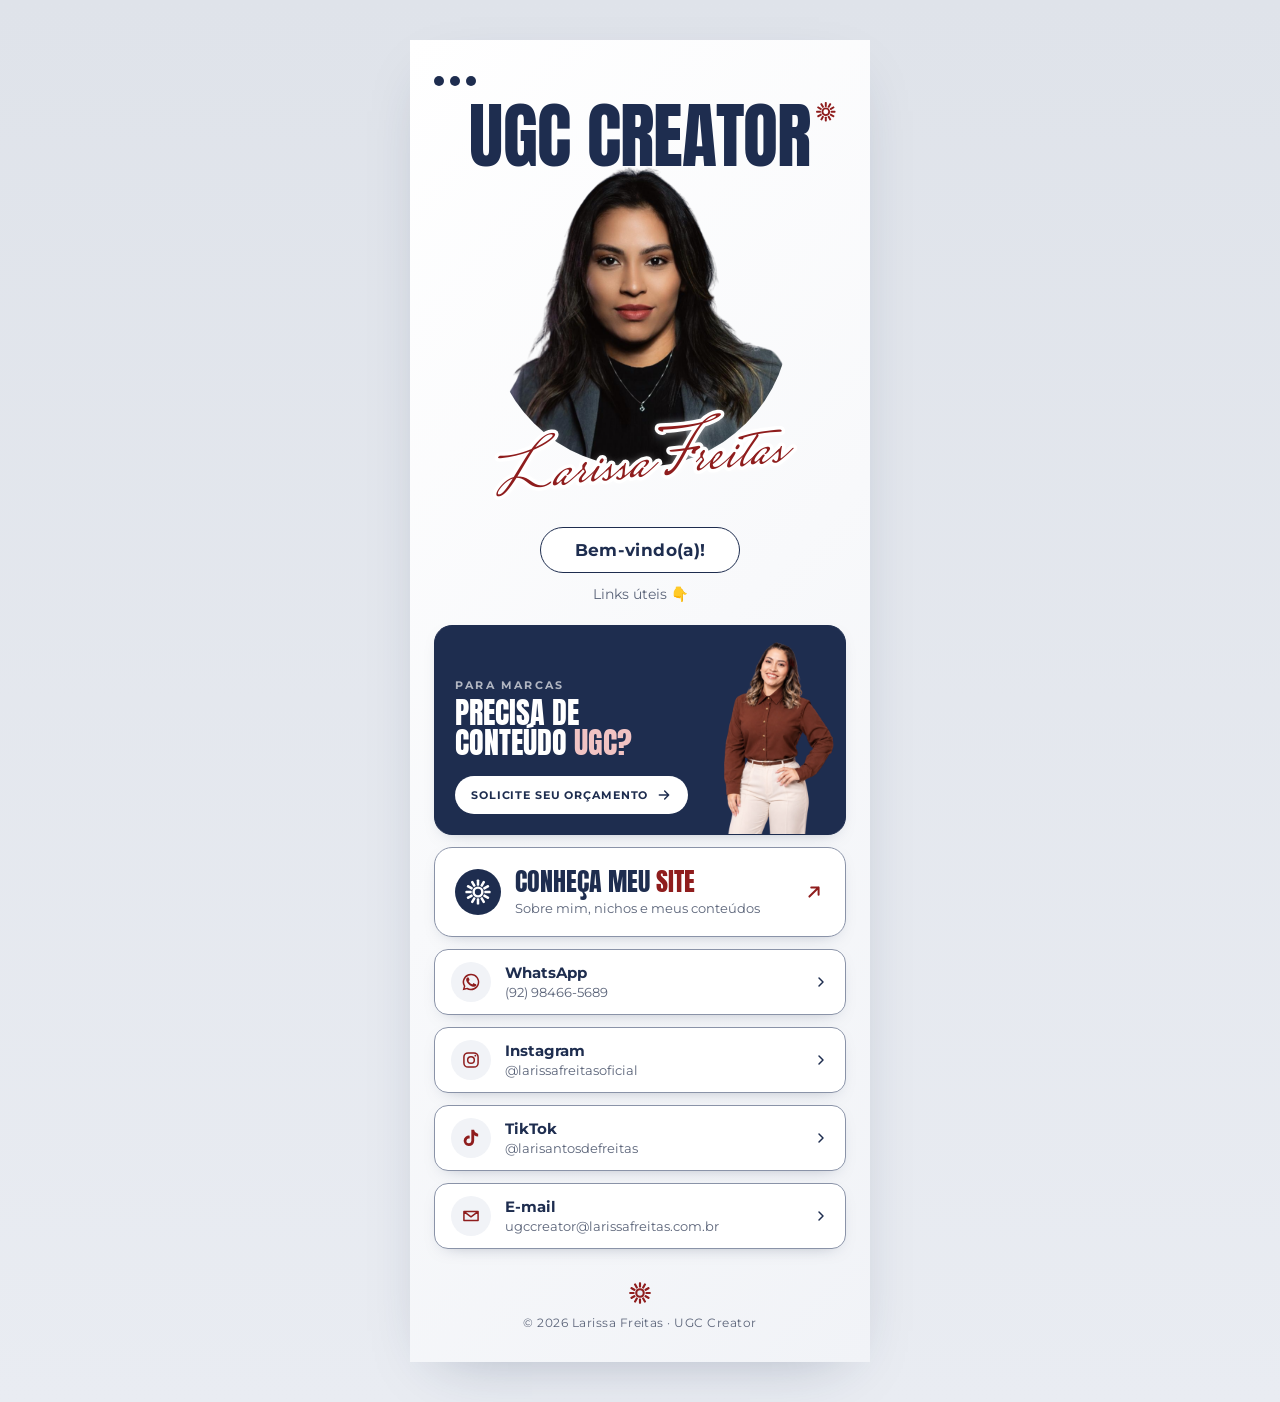
==== links/index.html @ 6d6be942 "Adiciona página de links (link.larissafreitasugc.com.br) Página de links com a identidade do site, r" ====
<!doctype html>
<html lang="pt-BR">
<head>
  <meta charset="utf-8">
  <meta name="viewport" content="width=device-width, initial-scale=1, viewport-fit=cover">
  <title>Larissa Freitas | Links</title>
  <meta name="description" content="Larissa Freitas — UGC Creator. Orçamentos, site, Instagram, TikTok e contato.">
  <meta name="theme-color" content="#ffffff">
  <link rel="icon" href="/assets/img/favicon.svg" type="image/svg+xml">
  <link rel="icon" href="/assets/img/favicon-32.png" sizes="32x32" type="image/png">
  <link rel="apple-touch-icon" href="/assets/img/apple-touch-icon.png">
  <link rel="preconnect" href="https://fonts.googleapis.com">
  <link rel="preconnect" href="https://fonts.gstatic.com" crossorigin>
  <link href="https://fonts.googleapis.com/css2?family=Anton&family=Montserrat:wght@400;500;600;700&display=swap" rel="stylesheet">
  <link href="https://fonts.googleapis.com/css2?family=Mrs+Saint+Delafield&display=block" rel="stylesheet">
  <link rel="stylesheet" href="/links/links.css">
</head>
<body>
  <main class="lk">

    <!-- ===== TOPO: foto + nome ===== -->
    <header class="lk-hero">
      <span class="lk-dots" aria-hidden="true"><i></i><i></i><i></i></span>
      <h1 class="lk-hero__title">UGC CREATOR<svg class="lk-hero__star" viewBox="0 0 40 40" aria-hidden="true"><use href="#sun"/></svg></h1>
      <figure class="lk-hero__photo">
        <img src="/assets/img/larissa.png" alt="Larissa Freitas, UGC Creator">
      </figure>
      <span class="lk-hero__signature">Larissa Freitas</span>
    </header>

    <div class="lk-welcome">
      <span class="lk-pill">Bem-vindo(a)!</span>
      <p>Links úteis <span aria-hidden="true">👇</span></p>
    </div>

    <!-- ===== CARDS ===== -->
    <ul class="lk-list">

      <!-- Orçamento (destaque) -->
      <li>
        <a class="lk-card lk-card--feature" href="https://wa.me/5592984665689?text=Ol%C3%A1%20Larissa!%20Vim%20pelo%20seu%20link%20e%20quero%20um%20or%C3%A7amento%20de%20conte%C3%BAdo%20UGC." target="_blank" rel="noopener">
          <span class="lk-card__text">
            <span class="lk-card__eyebrow">Para marcas</span>
            <span class="lk-card__title">Precisa de conteúdo <em>UGC?</em></span>
            <span class="lk-btn">Solicite seu orçamento
              <svg viewBox="0 0 24 24" aria-hidden="true"><path d="M5 12h14M13 6l6 6-6 6"/></svg>
            </span>
          </span>
          <img class="lk-card__cutout" src="/assets/img/larissa-nichos.png" alt="" loading="lazy">
        </a>
      </li>

      <!-- Site -->
      <li>
        <a class="lk-card lk-card--site" href="https://larissafreitasugc.com.br" target="_blank" rel="noopener">
          <span class="lk-card__icon">
            <svg viewBox="0 0 40 40" aria-hidden="true"><use href="#sun"/></svg>
          </span>
          <span class="lk-card__text">
            <span class="lk-card__title">Conheça meu <em>site</em></span>
            <span class="lk-card__sub">Sobre mim, nichos e meus conteúdos</span>
          </span>
          <svg class="lk-card__arrow" viewBox="0 0 24 24" aria-hidden="true"><path d="M7 17 17 7M9 7h8v8"/></svg>
        </a>
      </li>

      <!-- Redes e contato -->
      <li>
        <a class="lk-row" href="https://wa.me/5592984665689" target="_blank" rel="noopener">
          <span class="lk-row__icon">
            <svg viewBox="0 0 24 24" aria-hidden="true"><path fill="currentColor" d="M17.5 14.4c-.3-.1-1.8-.9-2-1-.3-.1-.5-.1-.7.1l-.9 1.2c-.2.2-.3.2-.6.1a8.1 8.1 0 0 1-4-3.5c-.3-.5.3-.5.9-1.6.1-.2 0-.4 0-.5l-.9-2.2c-.2-.6-.5-.5-.7-.5h-.6c-.2 0-.5.1-.8.4-.3.3-1 1-1 2.5s1.1 2.9 1.2 3.1c.2.2 2.1 3.2 5.1 4.5 1.9.8 2.6.9 3.6.7.6-.1 1.8-.7 2-1.4.3-.7.3-1.3.2-1.4l-.8-.5ZM12 2a10 10 0 0 0-8.6 15.1L2 22l5-1.3A10 10 0 1 0 12 2Zm0 18.2c-1.5 0-3-.4-4.2-1.2l-.3-.2-3 .8.8-2.9-.2-.3A8.2 8.2 0 1 1 12 20.2Z"/></svg>
          </span>
          <span class="lk-row__text"><strong>WhatsApp</strong><span>(92) 98466-5689</span></span>
          <svg class="lk-row__arrow" viewBox="0 0 24 24" aria-hidden="true"><path d="M9 6l6 6-6 6"/></svg>
        </a>
      </li>
      <li>
        <a class="lk-row" href="https://www.instagram.com/larissafreitasoficial/" target="_blank" rel="noopener">
          <span class="lk-row__icon">
            <svg viewBox="0 0 24 24" aria-hidden="true"><rect x="3.5" y="3.5" width="17" height="17" rx="5" fill="none" stroke="currentColor" stroke-width="1.8"/><circle cx="12" cy="12" r="4" fill="none" stroke="currentColor" stroke-width="1.8"/><circle cx="17.2" cy="6.8" r="1.1" fill="currentColor"/></svg>
          </span>
          <span class="lk-row__text"><strong>Instagram</strong><span>@larissafreitasoficial</span></span>
          <svg class="lk-row__arrow" viewBox="0 0 24 24" aria-hidden="true"><path d="M9 6l6 6-6 6"/></svg>
        </a>
      </li>
      <li>
        <a class="lk-row" href="https://www.tiktok.com/@larisantosdefreitas" target="_blank" rel="noopener">
          <span class="lk-row__icon">
            <svg viewBox="0 0 24 24" aria-hidden="true"><path fill="currentColor" d="M19.6 6.7a4.8 4.8 0 0 1-3.8-4.2V2h-3.4v13.4a2.9 2.9 0 1 1-2-2.7V9.2a6.3 6.3 0 1 0 5.4 6.2V8.6a8.2 8.2 0 0 0 4.8 1.5V6.8l-1-.1Z"/></svg>
          </span>
          <span class="lk-row__text"><strong>TikTok</strong><span>@larisantosdefreitas</span></span>
          <svg class="lk-row__arrow" viewBox="0 0 24 24" aria-hidden="true"><path d="M9 6l6 6-6 6"/></svg>
        </a>
      </li>
      <li>
        <a class="lk-row" href="mailto:ugccreator@larissafreitas.com.br">
          <span class="lk-row__icon">
            <svg viewBox="0 0 24 24" aria-hidden="true"><path fill="none" stroke="currentColor" stroke-width="1.8" stroke-linecap="round" stroke-linejoin="round" d="M3.5 6.5h17v11h-17zM4 7l8 6 8-6"/></svg>
          </span>
          <span class="lk-row__text"><strong>E-mail</strong><span>ugccreator@larissafreitas.com.br</span></span>
          <svg class="lk-row__arrow" viewBox="0 0 24 24" aria-hidden="true"><path d="M9 6l6 6-6 6"/></svg>
        </a>
      </li>
    </ul>

    <footer class="lk-footer">
      <svg viewBox="0 0 40 40" aria-hidden="true"><use href="#sun"/></svg>
      <span>© 2026 Larissa Freitas · UGC Creator</span>
    </footer>
  </main>

  <!-- símbolo do sol -->
  <svg width="0" height="0" style="position:absolute" aria-hidden="true">
    <symbol id="sun" viewBox="0 0 40 40">
      <g fill="currentColor">
        <circle cx="20" cy="20" r="8"/>
        <g id="ray"><rect x="18.2" y="2" width="3.6" height="9" rx="1.2"/></g>
        <use href="#ray" transform="rotate(30 20 20)"/><use href="#ray" transform="rotate(60 20 20)"/>
        <use href="#ray" transform="rotate(90 20 20)"/><use href="#ray" transform="rotate(120 20 20)"/>
        <use href="#ray" transform="rotate(150 20 20)"/><use href="#ray" transform="rotate(180 20 20)"/>
        <use href="#ray" transform="rotate(210 20 20)"/><use href="#ray" transform="rotate(240 20 20)"/>
        <use href="#ray" transform="rotate(270 20 20)"/><use href="#ray" transform="rotate(300 20 20)"/>
        <use href="#ray" transform="rotate(330 20 20)"/>
      </g>
      <circle cx="20" cy="20" r="4.5" fill="var(--sun-core, #fff)"/>
    </symbol>
  </svg>
</body>
</html>
---- links/links.css ----
/* Mesma identidade do site principal (css/styles.css) */
:root {
  --navy: #1e2d4f;
  --wine: #8f1d1d;
  --text: #2a3550;
  --muted: #5b6479;
  --border: #8a93a8;
  --bg: #ffffff;
  --font-display: "Anton", "Impact", sans-serif;
  --font-body: "Montserrat", system-ui, sans-serif;
  --font-script: "Mrs Saint Delafield", cursive;
}

*, *::before, *::after { box-sizing: border-box; }
html { background: #e9ecf2; }
body {
  margin: 0;
  min-height: 100vh;
  background: linear-gradient(180deg, #ffffff 0%, #f1f3f7 45%, #e4e8ef 100%);
  color: var(--text);
  font-family: var(--font-body);
  -webkit-font-smoothing: antialiased;
  overflow-x: hidden;
}
a { color: inherit; text-decoration: none; }
ul { list-style: none; margin: 0; padding: 0; }

.lk {
  max-width: 460px;
  margin: 0 auto;
  padding: calc(28px + env(safe-area-inset-top)) 16px calc(32px + env(safe-area-inset-bottom));
}

/* bolinhas (igual ao site) */
.lk-dots { display: flex; gap: 6px; }
.lk-dots i { width: 10px; height: 10px; border-radius: 50%; background: var(--navy); }

/* ===== Topo (igual ao hero do site) ===== */
.lk-hero {
  position: relative;
  display: flex;
  flex-direction: column;
  align-items: center;
  padding-bottom: 34px;
}
.lk-hero .lk-dots { align-self: flex-start; margin-bottom: 18px; }
.lk-hero__title {
  position: relative;
  margin: 0;
  font-family: var(--font-display);
  font-weight: 400;
  font-size: clamp(54px, 16vw, 72px);
  line-height: .9;
  letter-spacing: -.01em;
  color: var(--navy);
  white-space: nowrap;
  z-index: 1;
}
.lk-hero__star {
  position: absolute;
  top: -.04em;
  right: -.36em;
  width: .3em;
  height: .3em;
  color: var(--wine);
  animation: spin 14s linear infinite;
}
.lk-hero__photo {
  position: relative;
  z-index: 2;
  margin: -26px 0 0;
  width: min(78vw, 300px);
  aspect-ratio: 1 / 1.08;
  border-radius: 0 0 50% 50% / 0 0 46% 46%;
  overflow: hidden;
}
.lk-hero__photo img {
  display: block;
  width: 100%;
  height: 100%;
  object-fit: cover;
  object-position: center top;
}
.lk-hero__signature {
  position: absolute;
  z-index: 3;
  bottom: 0;
  left: 0;
  right: 0;
  text-align: center;
  transform: rotate(-6deg);
  font-family: var(--font-script);
  font-size: clamp(54px, 15vw, 70px);
  line-height: 1;
  color: var(--wine);
  -webkit-text-stroke: .1em #fff;
  paint-order: stroke fill;
  text-shadow: 0 0 .06em #fff, 0 0 .12em #fff, 0 .04em .2em rgba(255, 255, 255, .9);
  white-space: nowrap;
  pointer-events: none;
}

/* ===== Boas-vindas ===== */
.lk-welcome {
  text-align: center;
  margin: 26px 0 22px;
}
.lk-pill {
  display: inline-block;
  padding: 12px 34px;
  border-radius: 999px;
  border: 1.5px solid var(--navy);
  background: #fff;
  color: var(--navy);
  font-weight: 700;
  font-size: 17px;
  letter-spacing: .02em;
}
.lk-welcome p {
  margin: 12px 0 0;
  font-size: 14px;
  color: var(--muted);
}

/* ===== Lista ===== */
.lk-list { display: grid; gap: 12px; }

.lk-card {
  position: relative;
  display: flex;
  align-items: center;
  gap: 14px;
  padding: 20px;
  border-radius: 18px;
  background: #fff;
  border: 1.5px solid var(--border);
  box-shadow: 0 6px 18px -12px rgba(30, 45, 79, .5);
  overflow: hidden;
  transition: transform .25s ease, border-color .25s ease;
}
.lk-card:hover, .lk-row:hover { transform: translateY(-2px); border-color: var(--wine); }
.lk-card:active, .lk-row:active { transform: scale(.985); }

.lk-card__text { display: flex; flex-direction: column; gap: 6px; position: relative; z-index: 1; }
.lk-card__eyebrow {
  font-size: 11px;
  font-weight: 700;
  letter-spacing: .2em;
  text-transform: uppercase;
  color: var(--muted);
}
.lk-card__title {
  font-family: var(--font-display);
  font-weight: 400;
  font-size: 26px;
  line-height: 1;
  color: var(--navy);
  text-transform: uppercase;
}
.lk-card__title em { font-style: normal; color: var(--wine); }
.lk-card__sub { font-size: 13px; color: var(--muted); }

/* destaque: orçamento (azul-marinho, como a seção Contato do site) */
.lk-card--feature {
  min-height: 210px;
  align-items: flex-end;
  padding-right: 42%;
  background: var(--navy);
  border-color: var(--navy);
}
.lk-card--feature .lk-card__eyebrow { color: rgba(255, 255, 255, .65); }
.lk-card--feature .lk-card__title { color: #fff; font-size: 30px; }
.lk-card--feature .lk-card__title em { color: #f1c3c3; }
.lk-card--feature:hover { border-color: var(--wine); }
.lk-card__cutout {
  position: absolute;
  right: -8px;
  bottom: -2px;
  height: 108%;
  width: auto;
  pointer-events: none;
}
.lk-btn {
  display: inline-flex;
  align-items: center;
  gap: 8px;
  margin-top: 12px;
  align-self: flex-start;
  padding: 11px 16px;
  border-radius: 999px;
  background: #fff;
  color: var(--navy);
  font-size: 11px;
  font-weight: 700;
  letter-spacing: .08em;
  text-transform: uppercase;
  white-space: nowrap;
  transition: background .25s ease, color .25s ease;
}
.lk-card--feature:hover .lk-btn { background: var(--wine); color: #fff; }
.lk-btn svg, .lk-card__arrow, .lk-row__arrow {
  width: 16px; height: 16px;
  fill: none; stroke: currentColor; stroke-width: 2.2;
  stroke-linecap: round; stroke-linejoin: round;
  flex: none;
}

/* site */
.lk-card--site { padding: 20px; }
.lk-card__icon {
  flex: none;
  display: grid;
  place-items: center;
  width: 46px;
  height: 46px;
  border-radius: 50%;
  background: var(--navy);
  color: #fff;
  --sun-core: var(--navy);
}
.lk-card__icon svg { width: 28px; height: 28px; }
.lk-card--site .lk-card__text { flex: 1; min-width: 0; }
.lk-card__arrow { width: 22px; height: 22px; color: var(--wine); }

/* redes (mesmo estilo dos cards de nichos) */
.lk-row {
  display: flex;
  align-items: center;
  gap: 14px;
  padding: 12px 16px;
  border-radius: 14px;
  background: #fff;
  border: 1.5px solid var(--border);
  box-shadow: 0 6px 18px -12px rgba(30, 45, 79, .5);
  transition: transform .25s ease, border-color .25s ease;
}
.lk-row__icon {
  flex: none;
  display: grid;
  place-items: center;
  width: 40px;
  height: 40px;
  border-radius: 50%;
  background: #f1f3f7;
  color: var(--wine);
}
.lk-row__icon svg { width: 20px; height: 20px; }
.lk-row__text { flex: 1; min-width: 0; display: flex; flex-direction: column; gap: 2px; }
.lk-row__text strong { font-size: 15px; font-weight: 700; color: var(--navy); }
.lk-row__text span {
  font-size: 13px;
  color: var(--muted);
  overflow: hidden;
  text-overflow: ellipsis;
  white-space: nowrap;
}
.lk-row__arrow { color: var(--navy); }

/* rodapé */
.lk-footer {
  display: flex;
  flex-direction: column;
  align-items: center;
  gap: 10px;
  margin-top: 32px;
  font-size: 12px;
  letter-spacing: .04em;
  color: var(--muted);
}
.lk-footer svg { width: 24px; height: 24px; color: var(--wine); --sun-core: #e9ecf2; animation: spin 14s linear infinite; }

/* entrada suave */
.lk-hero, .lk-welcome, .lk-list > li, .lk-footer { animation: rise .7s cubic-bezier(.2, .7, .2, 1) both; }
.lk-welcome { animation-delay: .1s; }
.lk-list > li:nth-child(1) { animation-delay: .18s; }
.lk-list > li:nth-child(2) { animation-delay: .24s; }
.lk-list > li:nth-child(3) { animation-delay: .30s; }
.lk-list > li:nth-child(4) { animation-delay: .36s; }
.lk-list > li:nth-child(5) { animation-delay: .42s; }
.lk-list > li:nth-child(6) { animation-delay: .48s; }
.lk-footer { animation-delay: .54s; }

@keyframes rise { from { opacity: 0; transform: translateY(14px); } }
@keyframes spin { to { transform: rotate(360deg); } }
@media (prefers-reduced-motion: reduce) {
  *, *::before, *::after { animation: none !important; transition: none !important; }
}

/* telas maiores: cartão centralizado, como os cards do site */
@media (min-width: 600px) {
  body { padding: 40px 0; background: linear-gradient(180deg, #dfe3ea 0%, #e9ecf2 100%); }
  .lk {
    background: linear-gradient(135deg, #ffffff 0%, #f1f3f7 100%);
    box-shadow: 0 20px 60px -30px rgba(30, 45, 79, .35);
    padding: 36px 24px 32px;
  }
}
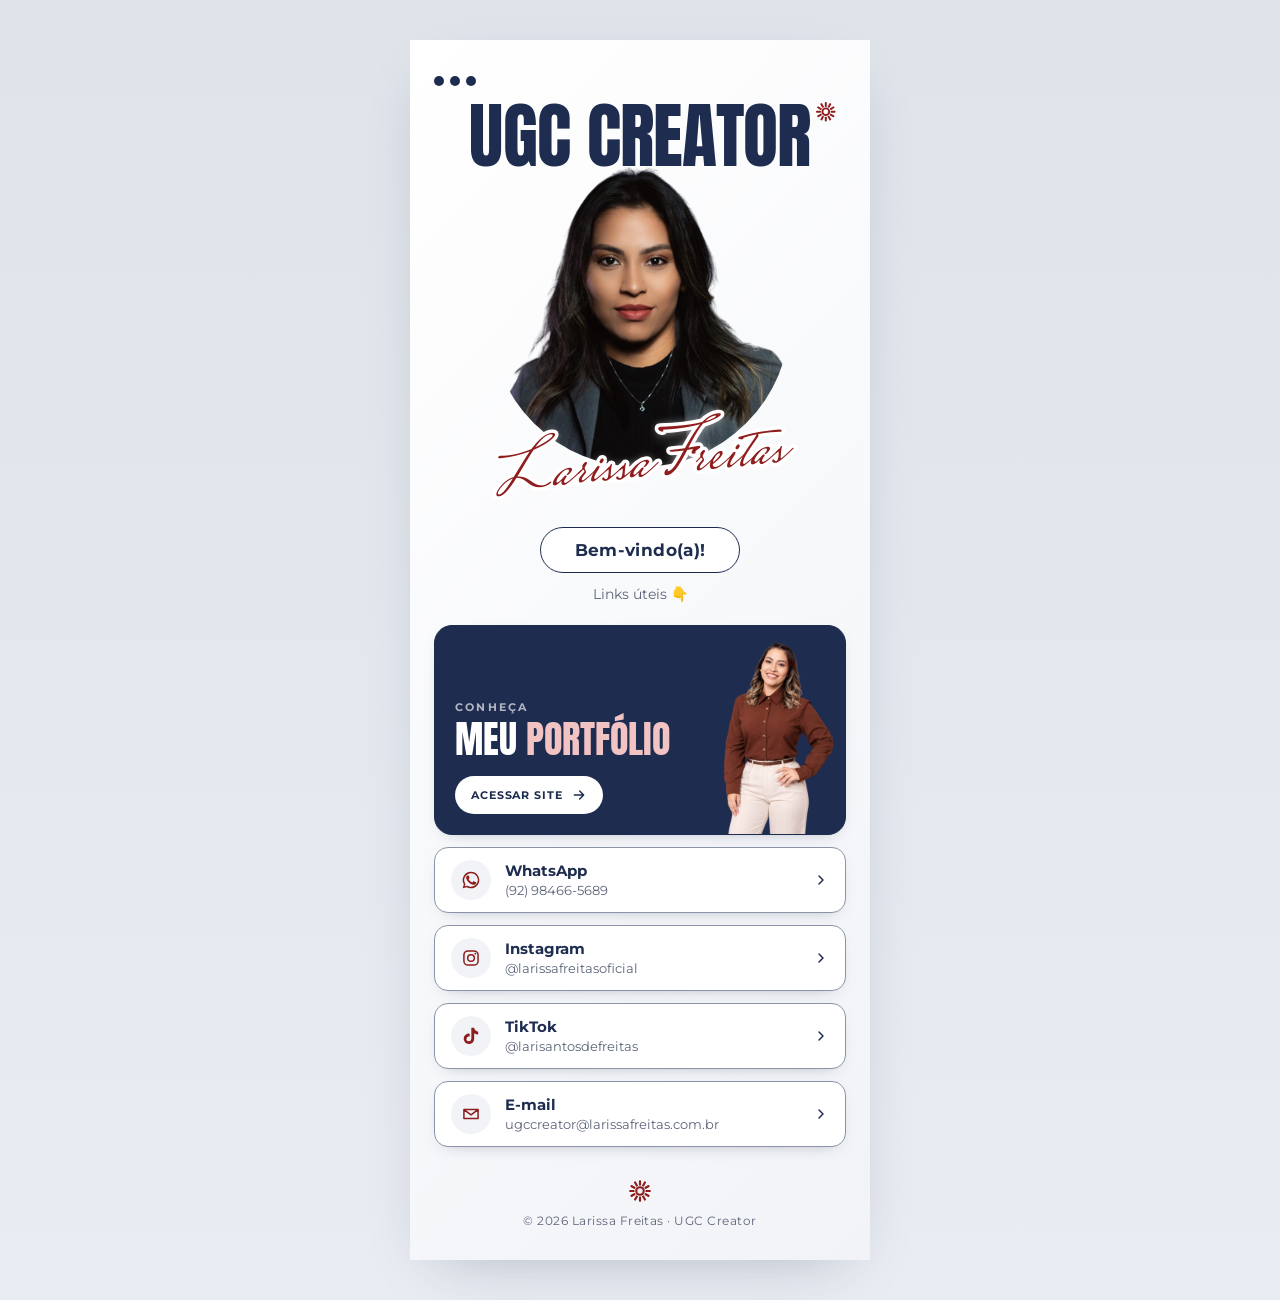
==== commit 2594c3e0: "Links: troca cards por destaque "Meu portfólio" Remove o card de orçamento e transforma o link do si" ====
--- a/links/index.html
+++ b/links/index.html
@@ -36,31 +36,17 @@
     <!-- ===== CARDS ===== -->
     <ul class="lk-list">
 
-      <!-- Orçamento (destaque) -->
+      <!-- Portfólio (destaque) -->
       <li>
-        <a class="lk-card lk-card--feature" href="https://wa.me/5592984665689?text=Ol%C3%A1%20Larissa!%20Vim%20pelo%20seu%20link%20e%20quero%20um%20or%C3%A7amento%20de%20conte%C3%BAdo%20UGC." target="_blank" rel="noopener">
+        <a class="lk-card lk-card--feature" href="https://larissafreitasugc.com.br" target="_blank" rel="noopener">
           <span class="lk-card__text">
-            <span class="lk-card__eyebrow">Para marcas</span>
-            <span class="lk-card__title">Precisa de conteúdo <em>UGC?</em></span>
-            <span class="lk-btn">Solicite seu orçamento
+            <span class="lk-card__eyebrow">Conheça</span>
+            <span class="lk-card__title">Meu <em>portfólio</em></span>
+            <span class="lk-btn">Acessar site
               <svg viewBox="0 0 24 24" aria-hidden="true"><path d="M5 12h14M13 6l6 6-6 6"/></svg>
             </span>
           </span>
           <img class="lk-card__cutout" src="/assets/img/larissa-nichos.png" alt="" loading="lazy">
-        </a>
-      </li>
-
-      <!-- Site -->
-      <li>
-        <a class="lk-card lk-card--site" href="https://larissafreitasugc.com.br" target="_blank" rel="noopener">
-          <span class="lk-card__icon">
-            <svg viewBox="0 0 40 40" aria-hidden="true"><use href="#sun"/></svg>
-          </span>
-          <span class="lk-card__text">
-            <span class="lk-card__title">Conheça meu <em>site</em></span>
-            <span class="lk-card__sub">Sobre mim, nichos e meus conteúdos</span>
-          </span>
-          <svg class="lk-card__arrow" viewBox="0 0 24 24" aria-hidden="true"><path d="M7 17 17 7M9 7h8v8"/></svg>
         </a>
       </li>
 
--- a/links/links.css
+++ b/links/links.css
@@ -169,7 +169,7 @@
   border-color: var(--navy);
 }
 .lk-card--feature .lk-card__eyebrow { color: rgba(255, 255, 255, .65); }
-.lk-card--feature .lk-card__title { color: #fff; font-size: 30px; }
+.lk-card--feature .lk-card__title { color: #fff; font-size: 38px; }
 .lk-card--feature .lk-card__title em { color: #f1c3c3; }
 .lk-card--feature:hover { border-color: var(--wine); }
 .lk-card__cutout {
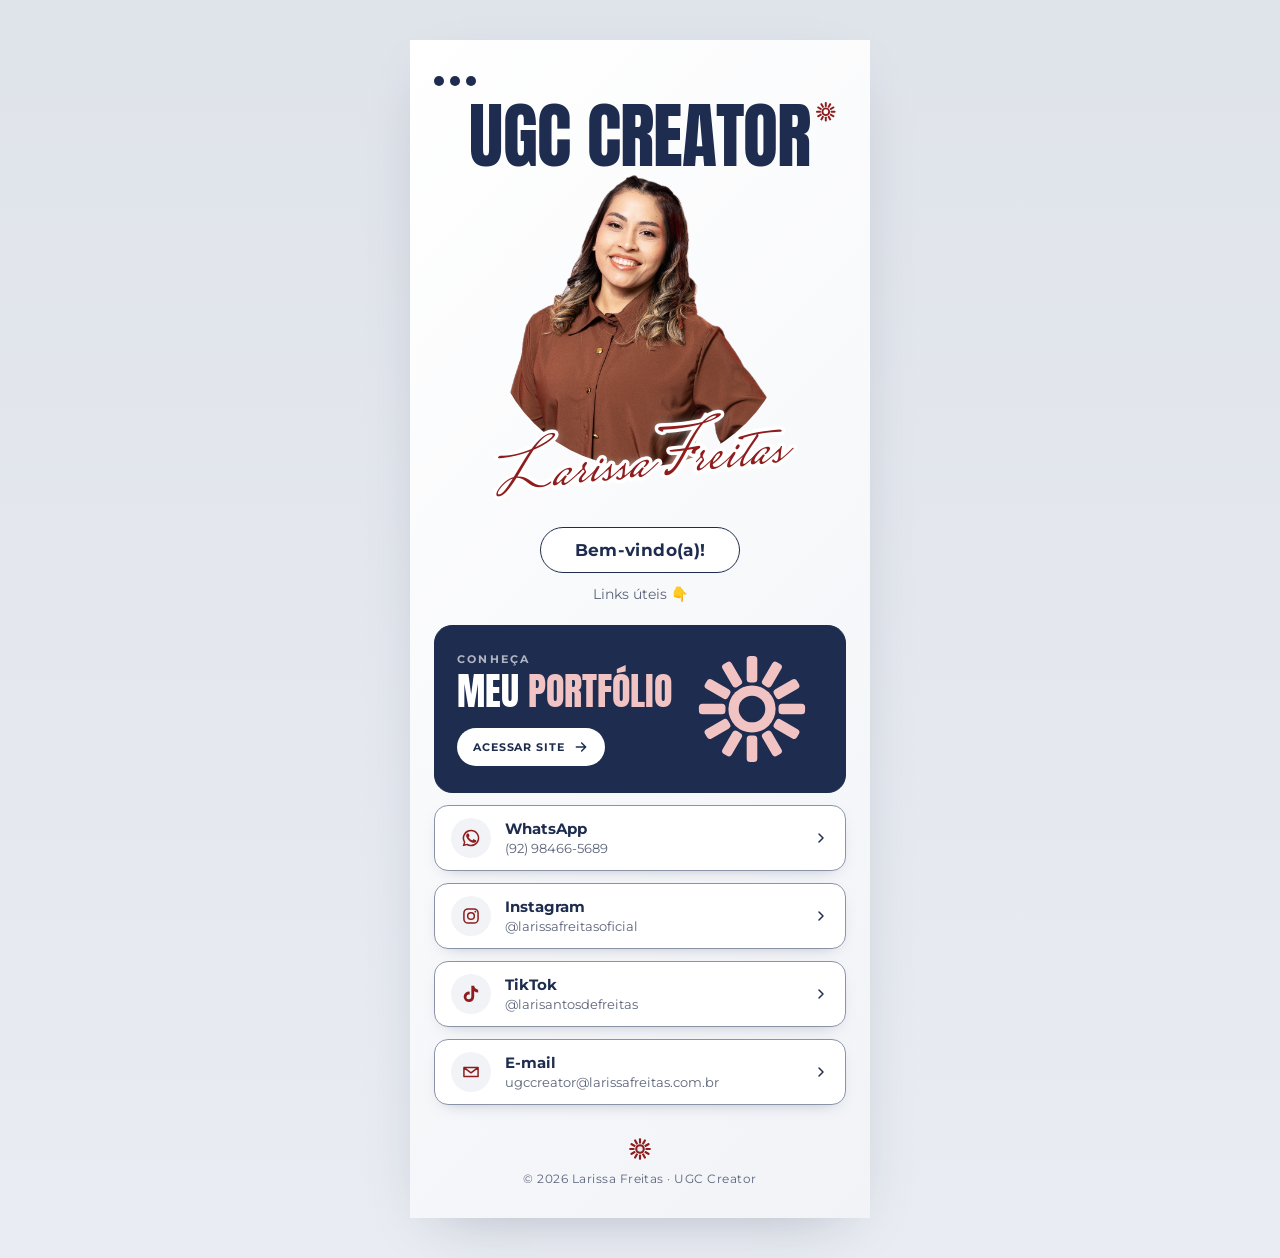
==== commit 10910a72: "Fotos novas, play de vídeos do Instagram e ajustes na página de links - Hero (site e links): nova fo" ====
--- a/links/index.html
+++ b/links/index.html
@@ -13,7 +13,7 @@
   <link rel="preconnect" href="https://fonts.gstatic.com" crossorigin>
   <link href="https://fonts.googleapis.com/css2?family=Anton&family=Montserrat:wght@400;500;600;700&display=swap" rel="stylesheet">
   <link href="https://fonts.googleapis.com/css2?family=Mrs+Saint+Delafield&display=block" rel="stylesheet">
-  <link rel="stylesheet" href="/links/links.css">
+  <link rel="stylesheet" href="/links/links.css?v=4">
 </head>
 <body>
   <main class="lk">
@@ -23,7 +23,7 @@
       <span class="lk-dots" aria-hidden="true"><i></i><i></i><i></i></span>
       <h1 class="lk-hero__title">UGC CREATOR<svg class="lk-hero__star" viewBox="0 0 40 40" aria-hidden="true"><use href="#sun"/></svg></h1>
       <figure class="lk-hero__photo">
-        <img src="/assets/img/larissa.png" alt="Larissa Freitas, UGC Creator">
+        <img src="/assets/img/larissa-hero.png" alt="Larissa Freitas, UGC Creator">
       </figure>
       <span class="lk-hero__signature">Larissa Freitas</span>
     </header>
@@ -46,7 +46,7 @@
               <svg viewBox="0 0 24 24" aria-hidden="true"><path d="M5 12h14M13 6l6 6-6 6"/></svg>
             </span>
           </span>
-          <img class="lk-card__cutout" src="/assets/img/larissa-nichos.png" alt="" loading="lazy">
+          <svg class="lk-card__logo" viewBox="0 0 40 40" aria-hidden="true"><use href="#sun"/></svg>
         </a>
       </li>
 
--- a/links/links.css
+++ b/links/links.css
@@ -162,21 +162,34 @@
 
 /* destaque: orçamento (azul-marinho, como a seção Contato do site) */
 .lk-card--feature {
-  min-height: 210px;
   align-items: flex-end;
-  padding-right: 42%;
+  padding: 26px 22px;
   background: var(--navy);
   border-color: var(--navy);
+  box-shadow: none;
 }
 .lk-card--feature .lk-card__eyebrow { color: rgba(255, 255, 255, .65); }
-.lk-card--feature .lk-card__title { color: #fff; font-size: 38px; }
+.lk-card--feature .lk-card__title { color: #fff; font-size: clamp(26px, 7.6vw, 38px); white-space: nowrap; }
 .lk-card--feature .lk-card__title em { color: #f1c3c3; }
 .lk-card--feature:hover { border-color: var(--wine); }
+.lk-card__logo {
+  position: absolute;
+  right: clamp(18px, 6vw, 34px);
+  top: 50%;
+  width: clamp(84px, 26vw, 118px);
+  height: clamp(84px, 26vw, 118px);
+  margin-top: calc(clamp(84px, 26vw, 118px) / -2);
+  color: #f1c3c3;
+  --sun-core: var(--navy);
+  animation: spin 18s linear infinite;
+  pointer-events: none;
+}
+.lk-card--feature:hover .lk-card__logo { color: #fff; }
 .lk-card__cutout {
   position: absolute;
-  right: -8px;
-  bottom: -2px;
-  height: 108%;
+  right: 0;
+  bottom: 0;
+  height: 104%;
   width: auto;
   pointer-events: none;
 }
